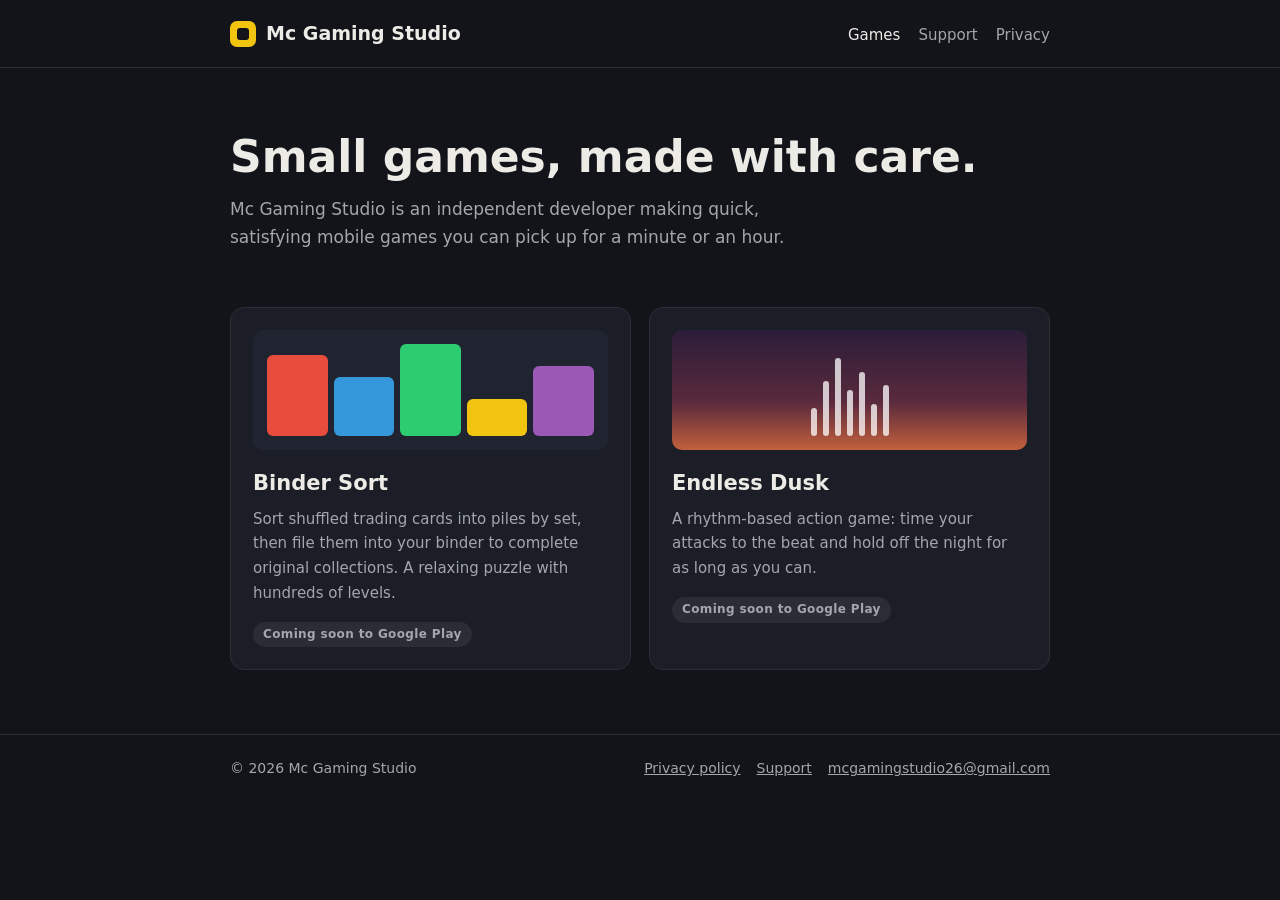
==== index.html @ 439d2fc5 "Mc Gaming Studio website: home, support, privacy policy Co-Authored-By: Claude Opus 5.5 <noreply@ant" ====
<!doctype html>
<html lang="en">
<head>
<meta charset="utf-8">
<meta name="viewport" content="width=device-width, initial-scale=1">
<title>Mc Gaming Studio — indie mobile games</title>
<meta name="description" content="Mc Gaming Studio makes small, satisfying mobile games.">
<link rel="icon" href="data:image/svg+xml,%3Csvg xmlns='http://www.w3.org/2000/svg' viewBox='0 0 16 16'%3E%3Crect width='16' height='16' rx='4' fill='%23f1c40f'/%3E%3Crect x='4' y='4' width='8' height='8' rx='2' fill='%2312141a'/%3E%3C/svg%3E">
<link rel="stylesheet" href="style.css">
</head>
<body>
<header><div class="wrap"><a class="brand" href="./"><span class="mark"></span>Mc Gaming Studio</a><nav><a href="./" aria-current="page">Games</a><a href="support.html">Support</a><a href="privacy.html">Privacy</a></nav></div></header>
<main class="wrap">
  <section class="hero">
    <h1>Small games, made with care.</h1>
    <p>Mc Gaming Studio is an independent developer making quick, satisfying mobile games you can pick up for a minute or an hour.</p>
  </section>
  <section class="games" aria-label="Games">
    <article class="game">
      <div class="art art-sort" aria-hidden="true">
        <span style="height:88%;background:#e74c3c"></span><span style="height:64%;background:#3498db"></span><span style="height:100%;background:#2ecc71"></span><span style="height:40%;background:#f1c40f"></span><span style="height:76%;background:#9b59b6"></span>
      </div>
      <h2>Binder Sort</h2>
      <p>Sort shuffled trading cards into piles by set, then file them into your binder to complete original collections. A relaxing puzzle with hundreds of levels.</p>
      <span class="tag">Coming soon to Google Play</span>
    </article>
    <article class="game">
      <div class="art art-dusk" aria-hidden="true">
        <span style="height:30%"></span><span style="height:60%"></span><span style="height:85%"></span><span style="height:50%"></span><span style="height:70%"></span><span style="height:35%"></span><span style="height:55%"></span>
      </div>
      <h2>Endless Dusk</h2>
      <p>A rhythm-based action game: time your attacks to the beat and hold off the night for as long as you can.</p>
      <span class="tag">Coming soon to Google Play</span>
    </article>
  </section>
</main>
<footer><div class="wrap"><span>&copy; 2026 Mc Gaming Studio</span><span><a href="privacy.html">Privacy policy</a><a href="support.html">Support</a><a href="mailto:mcgamingstudio26@gmail.com">mcgamingstudio26@gmail.com</a></span></div></footer>
</body></html>
---- style.css ----
:root {
  --bg: #12141a;
  --panel: #1b1e26;
  --line: #2b2f3a;
  --text: #ecebe6;
  --muted: #a3a6ad;
  --accent: #f1c40f;
  --link: #7fb6ff;
  --radius: 14px;
}
* { box-sizing: border-box; }
html, body { margin: 0; background: var(--bg); color: var(--text); font: 17px/1.65 system-ui, -apple-system, 'Segoe UI', Roboto, sans-serif; }
a { color: var(--link); }
.wrap { max-width: 860px; margin: 0 auto; padding: 0 20px; }
header { border-bottom: 1px solid var(--line); }
header .wrap { display: flex; align-items: center; justify-content: space-between; gap: 16px; padding-top: 18px; padding-bottom: 18px; flex-wrap: wrap; }
.brand { font-weight: 700; font-size: 19px; color: var(--text); text-decoration: none; display: flex; align-items: center; gap: 10px; }
.brand .mark { width: 26px; height: 26px; border-radius: 7px; background: var(--accent); display: inline-block; position: relative; }
.brand .mark::after { content: ''; position: absolute; inset: 7px; border-radius: 3px; background: var(--bg); }
nav a { color: var(--muted); text-decoration: none; margin-left: 18px; font-size: 15px; }
nav a:hover, nav a[aria-current] { color: var(--text); }
.hero { padding: 64px 0 32px; }
.hero h1 { font-size: clamp(30px, 5vw, 44px); line-height: 1.15; margin: 0 0 12px; }
.hero p { color: var(--muted); margin: 0; max-width: 560px; }
.games { display: grid; grid-template-columns: repeat(auto-fit, minmax(260px, 1fr)); gap: 18px; padding: 24px 0 64px; }
.game { background: var(--panel); border: 1px solid var(--line); border-radius: var(--radius); padding: 22px; }
.game .art { height: 120px; border-radius: 10px; margin-bottom: 16px; display: flex; align-items: flex-end; gap: 6px; padding: 14px; }
.game h2 { margin: 0 0 6px; font-size: 21px; }
.game p { margin: 0 0 12px; color: var(--muted); font-size: 15px; }
.tag { display: inline-block; font-size: 12px; font-weight: 600; letter-spacing: .03em; padding: 3px 10px; border-radius: 99px; background: #2a2d36; color: var(--muted); }
.art-sort { background: #1f2430; }
.art-sort span { flex: 1; border-radius: 6px; }
.art-dusk { background: linear-gradient(180deg, #2b1d3a, #5a2a3c 60%, #c2603d); align-items: center; justify-content: center; }
.art-dusk span { width: 6px; border-radius: 3px; background: rgba(255,255,255,.75); }
.doc { padding-top: 48px; padding-bottom: 72px; max-width: 760px; }
.doc h1 { font-size: 34px; margin: 0 0 6px; }
.doc .meta { color: var(--muted); margin: 0 0 32px; }
.doc h2 { font-size: 21px; margin: 36px 0 8px; }
.doc li { margin: 4px 0; }
.doc table { width: 100%; border-collapse: collapse; font-size: 15px; margin: 12px 0; }
.doc th, .doc td { text-align: left; border-bottom: 1px solid var(--line); padding: 8px 6px; vertical-align: top; }
.doc th { color: var(--muted); font-weight: 600; }
footer { border-top: 1px solid var(--line); color: var(--muted); font-size: 14px; }
footer .wrap { padding-top: 22px; padding-bottom: 28px; display: flex; justify-content: space-between; gap: 12px; flex-wrap: wrap; }
footer a { color: var(--muted); margin-left: 16px; }
@media (max-width: 520px) { nav a { margin: 0 14px 0 0; } }
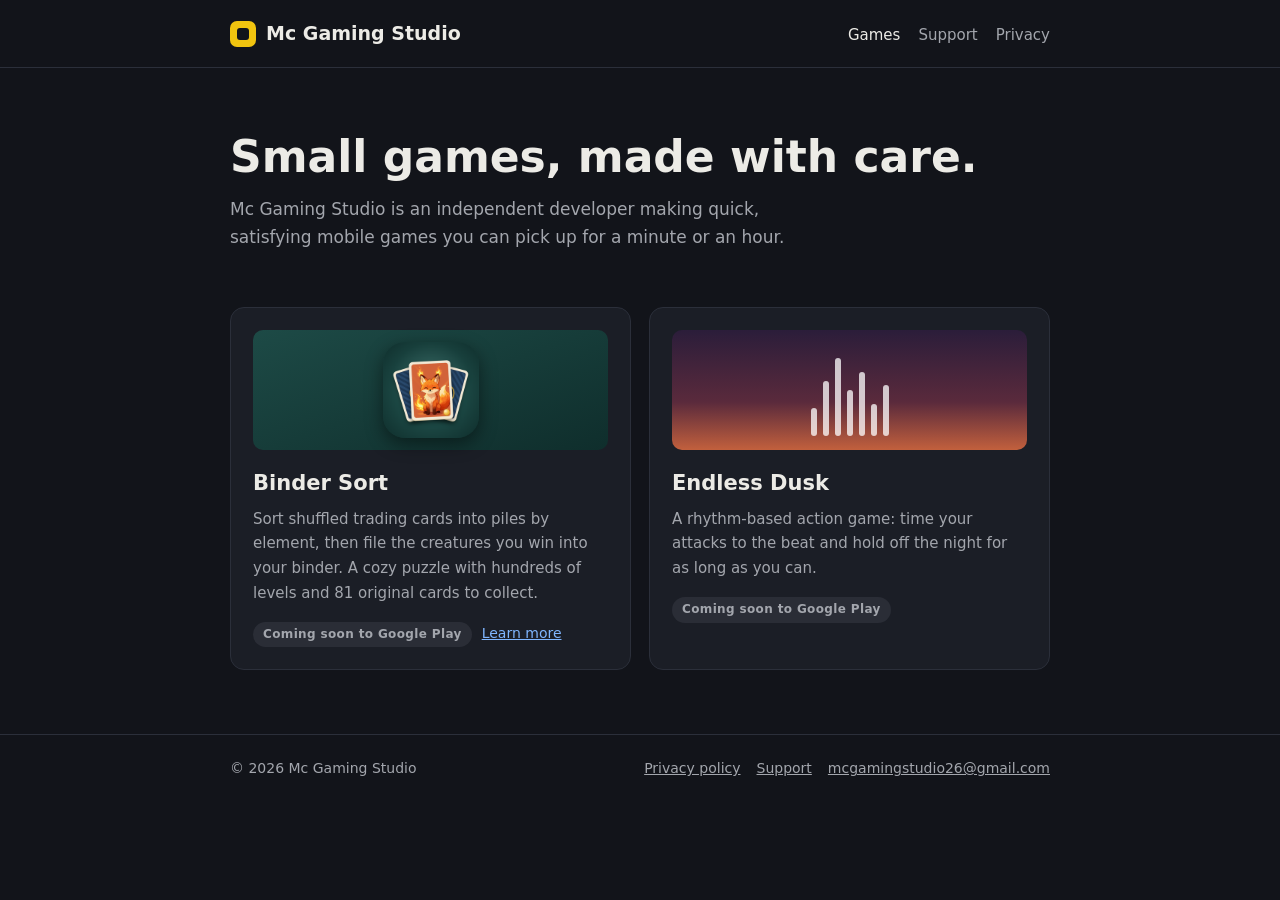
==== commit fd112213: "Add Binder Sort page; privacy policy covers daily reminders and ad choices - binder-sort.html: game " ====
--- a/index.html
+++ b/index.html
@@ -17,12 +17,10 @@
   </section>
   <section class="games" aria-label="Games">
     <article class="game">
-      <div class="art art-sort" aria-hidden="true">
-        <span style="height:88%;background:#e74c3c"></span><span style="height:64%;background:#3498db"></span><span style="height:100%;background:#2ecc71"></span><span style="height:40%;background:#f1c40f"></span><span style="height:76%;background:#9b59b6"></span>
-      </div>
-      <h2>Binder Sort</h2>
-      <p>Sort shuffled trading cards into piles by set, then file them into your binder to complete original collections. A relaxing puzzle with hundreds of levels.</p>
-      <span class="tag">Coming soon to Google Play</span>
+      <div class="art art-icon"><img src="games/binder-sort/icon-256.png" alt="Binder Sort app icon" width="96" height="96"></div>
+      <h2><a href="binder-sort.html" style="color:inherit;text-decoration:none">Binder Sort</a></h2>
+      <p>Sort shuffled trading cards into piles by element, then file the creatures you win into your binder. A cozy puzzle with hundreds of levels and 81 original cards to collect.</p>
+      <span class="tag">Coming soon to Google Play</span><a class="more" href="binder-sort.html">Learn more</a>
     </article>
     <article class="game">
       <div class="art art-dusk" aria-hidden="true">
--- a/style.css
+++ b/style.css
@@ -44,3 +44,14 @@
 footer .wrap { padding-top: 22px; padding-bottom: 28px; display: flex; justify-content: space-between; gap: 12px; flex-wrap: wrap; }
 footer a { color: var(--muted); margin-left: 16px; }
 @media (max-width: 520px) { nav a { margin: 0 14px 0 0; } }
+.app-hero { display: flex; gap: 24px; align-items: center; padding: 56px 0 24px; flex-wrap: wrap; }
+.app-hero h1 { font-size: clamp(30px, 5vw, 42px); line-height: 1.1; margin: 0 0 8px; }
+.app-hero p { color: var(--muted); margin: 0 0 12px; max-width: 560px; }
+.app-icon { width: 128px; height: 128px; border-radius: 28px; box-shadow: 0 10px 30px rgba(0,0,0,.45); flex: none; }
+.card-row { display: grid; grid-template-columns: repeat(6, 1fr); gap: 12px; padding: 12px 0 8px; }
+.card-row img { width: 100%; height: auto; border-radius: 10px; border: 4px solid #f3ead6; box-shadow: 0 6px 16px rgba(0,0,0,.4); }
+@media (max-width: 640px) { .card-row { grid-template-columns: repeat(3, 1fr); } }
+.feature-list { padding-top: 16px; }
+.game .art-icon { background: linear-gradient(160deg, #1d4a46, #0f2e2c); align-items: center; justify-content: center; }
+.game .art-icon img { width: 96px; height: 96px; border-radius: 22px; box-shadow: 0 6px 18px rgba(0,0,0,.45); }
+.game a.more { font-size: 14px; margin-left: 10px; }
